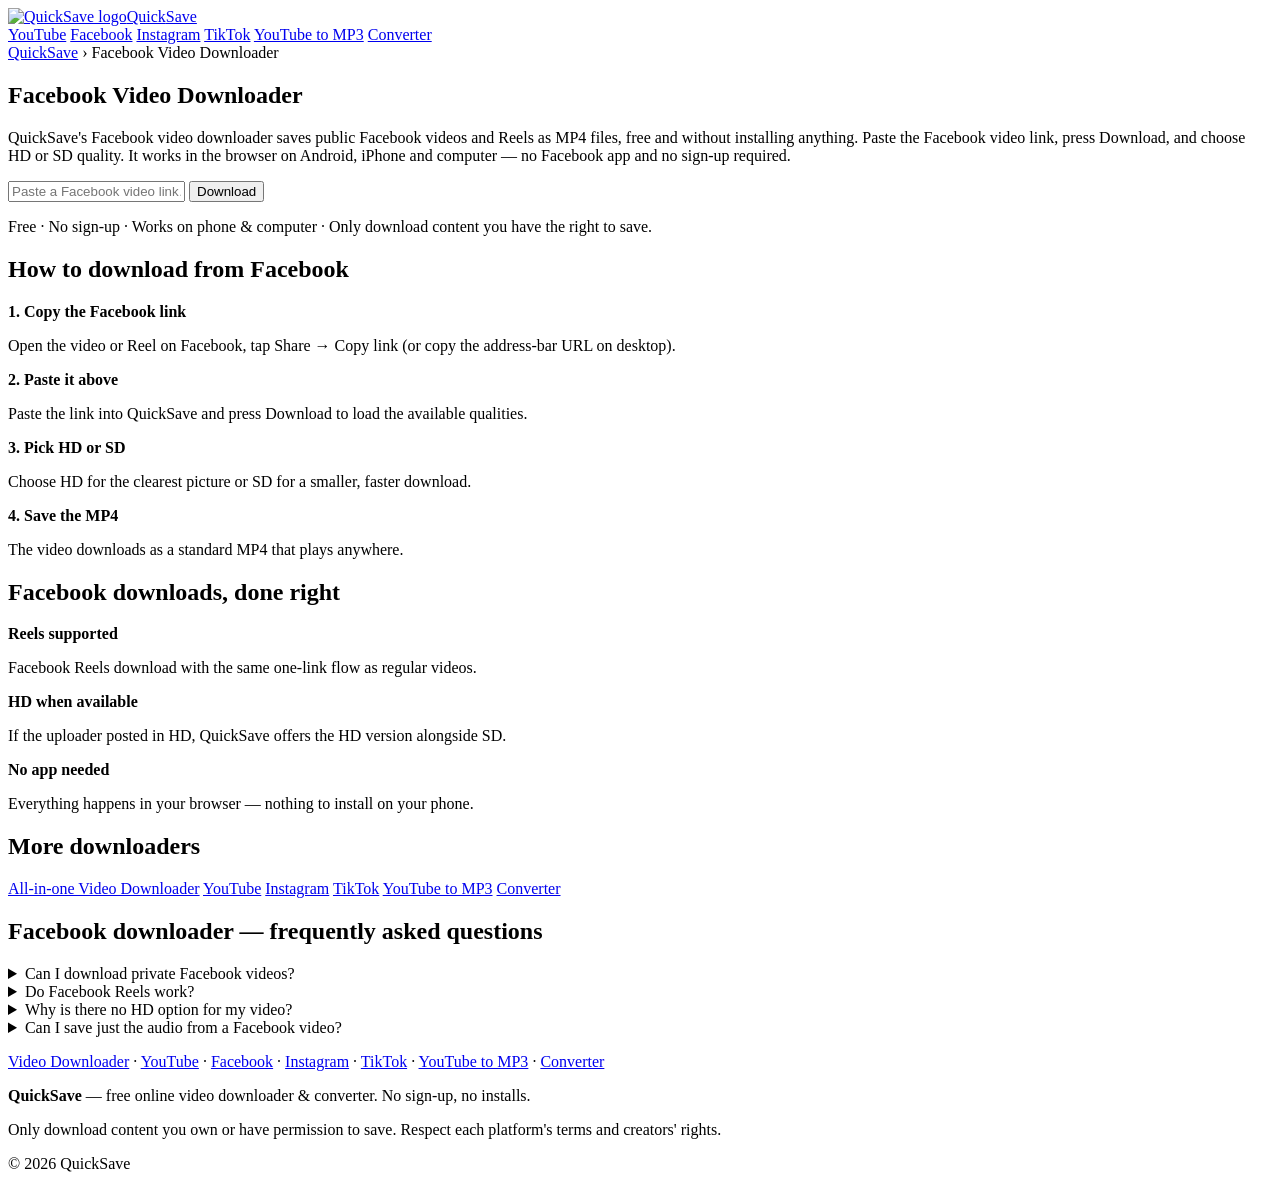
==== public/facebook-video-downloader/index.html @ c432d1ab "SEO overhaul: keyword landing pages per platform + YouTube-to-MP3 + converter pages, canonical/OG/JS" ====
<!DOCTYPE html>
<html lang="en">
<head>
<meta charset="UTF-8">
<meta name="viewport" content="width=device-width, initial-scale=1.0">
<title>Facebook Video Downloader — Save FB Videos in HD Free | QuickSave</title>
<meta name="description" content="Download Facebook videos & Reels free in HD or SD MP4. Paste the FB link, pick a quality, save to any device. No sign-up, no app needed.">
<meta name="robots" content="index, follow">
<link rel="canonical" href="https://quicksave.pages.dev/facebook-video-downloader/">
<meta property="og:type" content="website">
<meta property="og:site_name" content="QuickSave">
<meta property="og:title" content="Facebook Video Downloader — Save FB Videos in HD Free | QuickSave">
<meta property="og:description" content="Download Facebook videos & Reels free in HD or SD MP4. Paste the FB link, pick a quality, save to any device. No sign-up, no app needed.">
<meta property="og:url" content="https://quicksave.pages.dev/facebook-video-downloader/">
<meta property="og:image" content="https://quicksave.pages.dev/download.svg">
<meta name="twitter:card" content="summary">
<meta name="twitter:title" content="Facebook Video Downloader — Save FB Videos in HD Free | QuickSave">
<meta name="twitter:description" content="Download Facebook videos & Reels free in HD or SD MP4. Paste the FB link, pick a quality, save to any device. No sign-up, no app needed.">
<link rel="stylesheet" href="/style.css">
<link rel="icon" type="image/svg+xml" href="/download.svg">
<script type="application/ld+json">
{
 "@context": "https://schema.org",
 "@graph": [
  {
   "@type": "WebApplication",
   "name": "QuickSave \u2014 Facebook Video Downloader",
   "url": "https://quicksave.pages.dev/facebook-video-downloader/",
   "description": "Download Facebook videos & Reels free in HD or SD MP4. Paste the FB link, pick a quality, save to any device. No sign-up, no app needed.",
   "applicationCategory": "MultimediaApplication",
   "operatingSystem": "Any (web browser)",
   "browserRequirements": "Requires JavaScript",
   "offers": {
    "@type": "Offer",
    "price": "0",
    "priceCurrency": "USD"
   }
  },
  {
   "@type": "BreadcrumbList",
   "itemListElement": [
    {
     "@type": "ListItem",
     "position": 1,
     "name": "QuickSave",
     "item": "https://quicksave.pages.dev/"
    },
    {
     "@type": "ListItem",
     "position": 2,
     "name": "Facebook Video Downloader",
     "item": "https://quicksave.pages.dev/facebook-video-downloader/"
    }
   ]
  },
  {
   "@type": "FAQPage",
   "mainEntity": [
    {
     "@type": "Question",
     "name": "Can I download private Facebook videos?",
     "acceptedAnswer": {
      "@type": "Answer",
      "text": "No. QuickSave can only save videos that are public. Videos shared to friends-only audiences or private groups cannot be fetched."
     }
    },
    {
     "@type": "Question",
     "name": "Do Facebook Reels work?",
     "acceptedAnswer": {
      "@type": "Answer",
      "text": "Yes \u2014 paste the Reel's share link and download it as an MP4, same as a regular video."
     }
    },
    {
     "@type": "Question",
     "name": "Why is there no HD option for my video?",
     "acceptedAnswer": {
      "@type": "Answer",
      "text": "HD appears only when the original upload was HD. If the uploader posted in SD, SD is the best quality that exists."
     }
    },
    {
     "@type": "Question",
     "name": "Can I save just the audio from a Facebook video?",
     "acceptedAnswer": {
      "@type": "Answer",
      "text": "Yes. Choose \u201cAudio only (MP3)\u201d after the formats load to extract the soundtrack."
     }
    }
   ]
  }
 ]
}
</script>
</head>
<body>
<header class="site-header">
  <a class="logo" href="/"><img class="logo-icon" src="/download.svg" alt="QuickSave logo">Quick<span>Save</span></a>
  <nav>
    <a href="/youtube-video-downloader/">YouTube</a>
    <a href="/facebook-video-downloader/">Facebook</a>
    <a href="/instagram-video-downloader/">Instagram</a>
    <a href="/tiktok-video-downloader/">TikTok</a>
    <a href="/youtube-to-mp3/">YouTube to MP3</a>
    <a href="/video-converter/">Converter</a>
  </nav>
</header>
<main>

  <nav class="crumbs"><a href="/">QuickSave</a> › Facebook Video Downloader</nav>
  <section class="hero">
    <h1>Facebook Video Downloader</h1>
    <p class="answer">QuickSave's Facebook video downloader saves public Facebook videos and Reels as MP4 files, free and without installing anything. Paste the Facebook video link, press Download, and choose HD or SD quality. It works in the browser on Android, iPhone and computer — no Facebook app and no sign-up required.</p>
    <form id="resolve-form" class="fetch-box">
      <input type="url" id="url-input" placeholder="Paste a Facebook video link…" autocomplete="off" spellcheck="false" required>
      <button type="submit" id="fetch-btn">Download</button>
    </form>
    <div id="status" class="status" hidden></div>
    <p class="micro">Free · No sign-up · Works on phone &amp; computer · Only download content you have the right to save.</p>
  </section>

  <section id="result" class="result" hidden>
    <div class="result-card">
      <img id="r-thumb" alt="Video thumbnail">
      <div class="result-meta">
        <h2 id="r-title"></h2>
        <p><span id="r-uploader"></span> · <span id="r-duration"></span> · via <span id="r-platform"></span></p>
        <div class="quick-actions">
          <button class="dl-btn best" data-format="best_mp4">⬇ Best quality MP4</button>
          <button class="dl-btn audio" data-format="mp3">🎵 Audio only (MP3)</button>
        </div>
      </div>
    </div>
    <h3>Video</h3>
    <div id="formats-video" class="format-grid"></div>
    <h3>Audio</h3>
    <div id="formats-audio" class="format-grid"></div>
  </section>

  <section class="panel">
    <h2>How to download from Facebook</h2>
    <div class="steps">
      <div class="step"><strong>1. Copy the Facebook link</strong><p>Open the video or Reel on Facebook, tap Share → Copy link (or copy the address-bar URL on desktop).</p></div>
      <div class="step"><strong>2. Paste it above</strong><p>Paste the link into QuickSave and press Download to load the available qualities.</p></div>
      <div class="step"><strong>3. Pick HD or SD</strong><p>Choose HD for the clearest picture or SD for a smaller, faster download.</p></div>
      <div class="step"><strong>4. Save the MP4</strong><p>The video downloads as a standard MP4 that plays anywhere.</p></div>
      </div>
  </section>

  <section class="panel">
    <h2>Facebook downloads, done right</h2>
    <div class="steps">
      <div class="step"><strong>Reels supported</strong><p>Facebook Reels download with the same one-link flow as regular videos.</p></div>
      <div class="step"><strong>HD when available</strong><p>If the uploader posted in HD, QuickSave offers the HD version alongside SD.</p></div>
      <div class="step"><strong>No app needed</strong><p>Everything happens in your browser — nothing to install on your phone.</p></div>
    </div>
  </section>

  <section class="panel">
    <h2>More downloaders</h2>
    <div class="card-grid">
      <a class="card-link" href="/">All-in-one Video Downloader</a>
      <a class="card-link" href="/youtube-video-downloader/">YouTube</a>
      <a class="card-link" href="/instagram-video-downloader/">Instagram</a>
      <a class="card-link" href="/tiktok-video-downloader/">TikTok</a>
      <a class="card-link" href="/youtube-to-mp3/">YouTube to MP3</a>
      <a class="card-link" href="/video-converter/">Converter</a>
    </div>
  </section>

  <section id="faq" class="panel">
    <h2>Facebook downloader — frequently asked questions</h2>
    <details><summary>Can I download private Facebook videos?</summary><p>No. QuickSave can only save videos that are public. Videos shared to friends-only audiences or private groups cannot be fetched.</p></details>
    <details><summary>Do Facebook Reels work?</summary><p>Yes — paste the Reel's share link and download it as an MP4, same as a regular video.</p></details>
    <details><summary>Why is there no HD option for my video?</summary><p>HD appears only when the original upload was HD. If the uploader posted in SD, SD is the best quality that exists.</p></details>
    <details><summary>Can I save just the audio from a Facebook video?</summary><p>Yes. Choose “Audio only (MP3)” after the formats load to extract the soundtrack.</p></details>
  </section>
</main>
<footer>
  <p><a href="/">Video Downloader</a> · <a href="/youtube-video-downloader/">YouTube</a> · <a href="/facebook-video-downloader/">Facebook</a> · <a href="/instagram-video-downloader/">Instagram</a> · <a href="/tiktok-video-downloader/">TikTok</a> · <a href="/youtube-to-mp3/">YouTube to MP3</a> · <a href="/video-converter/">Converter</a></p>
  <p><strong>QuickSave</strong> — free online video downloader &amp; converter. No sign-up, no installs.</p>
  <p>Only download content you own or have permission to save. Respect each platform's terms and creators' rights.</p>
  <p>© 2026 QuickSave</p>
</footer>
<script src="/app.js"></script>
</body>
</html>
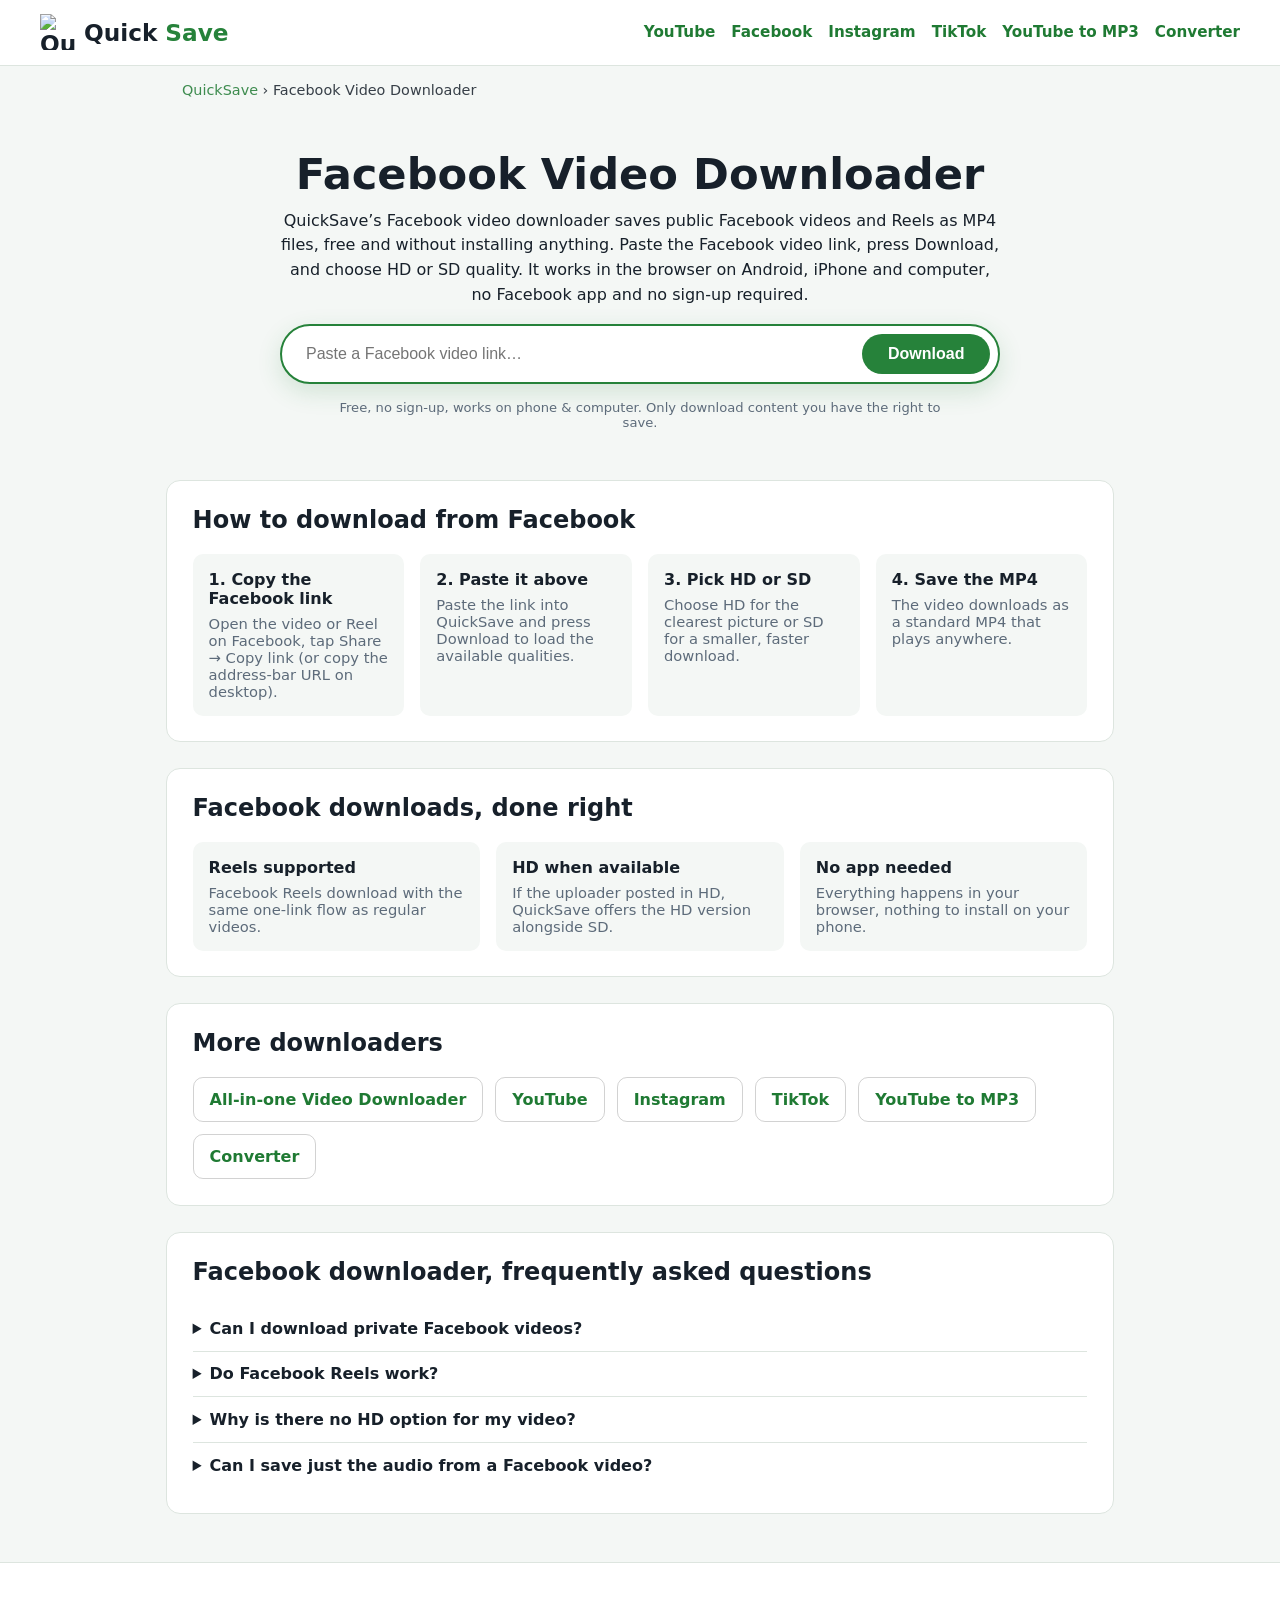
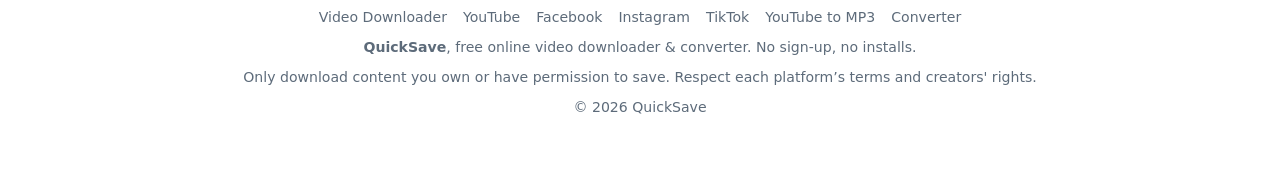
==== commit 746216e1: "Hallmark polish: focus-visible rings, overflow-x clip, full state styling, tokenized colours, higher" ====
--- a/public/facebook-video-downloader/index.html
+++ b/public/facebook-video-downloader/index.html
@@ -3,20 +3,20 @@
 <head>
 <meta charset="UTF-8">
 <meta name="viewport" content="width=device-width, initial-scale=1.0">
-<title>Facebook Video Downloader — Save FB Videos in HD Free | QuickSave</title>
+<title>Facebook Video Downloader, Save FB Videos in HD Free | QuickSave</title>
 <meta name="description" content="Download Facebook videos & Reels free in HD or SD MP4. Paste the FB link, pick a quality, save to any device. No sign-up, no app needed.">
 <meta name="robots" content="index, follow">
 <link rel="canonical" href="https://quicksave.pages.dev/facebook-video-downloader/">
 <meta property="og:type" content="website">
 <meta property="og:site_name" content="QuickSave">
-<meta property="og:title" content="Facebook Video Downloader — Save FB Videos in HD Free | QuickSave">
+<meta property="og:title" content="Facebook Video Downloader, Save FB Videos in HD Free | QuickSave">
 <meta property="og:description" content="Download Facebook videos & Reels free in HD or SD MP4. Paste the FB link, pick a quality, save to any device. No sign-up, no app needed.">
 <meta property="og:url" content="https://quicksave.pages.dev/facebook-video-downloader/">
 <meta property="og:image" content="https://quicksave.pages.dev/download.svg">
 <meta name="twitter:card" content="summary">
-<meta name="twitter:title" content="Facebook Video Downloader — Save FB Videos in HD Free | QuickSave">
+<meta name="twitter:title" content="Facebook Video Downloader, Save FB Videos in HD Free | QuickSave">
 <meta name="twitter:description" content="Download Facebook videos & Reels free in HD or SD MP4. Paste the FB link, pick a quality, save to any device. No sign-up, no app needed.">
-<link rel="stylesheet" href="/style.css">
+<link rel="stylesheet" href="../style.css">
 <link rel="icon" type="image/svg+xml" href="/download.svg">
 <script type="application/ld+json">
 {
@@ -24,7 +24,7 @@
  "@graph": [
   {
    "@type": "WebApplication",
-   "name": "QuickSave \u2014 Facebook Video Downloader",
+   "name": "QuickSave , Facebook Video Downloader",
    "url": "https://quicksave.pages.dev/facebook-video-downloader/",
    "description": "Download Facebook videos & Reels free in HD or SD MP4. Paste the FB link, pick a quality, save to any device. No sign-up, no app needed.",
    "applicationCategory": "MultimediaApplication",
@@ -69,7 +69,7 @@
      "name": "Do Facebook Reels work?",
      "acceptedAnswer": {
       "@type": "Answer",
-      "text": "Yes \u2014 paste the Reel's share link and download it as an MP4, same as a regular video."
+      "text": "Yes , paste the Reel’s share link and download it as an MP4, same as a regular video."
      }
     },
     {
@@ -111,24 +111,24 @@
   <nav class="crumbs"><a href="/">QuickSave</a> › Facebook Video Downloader</nav>
   <section class="hero">
     <h1>Facebook Video Downloader</h1>
-    <p class="answer">QuickSave's Facebook video downloader saves public Facebook videos and Reels as MP4 files, free and without installing anything. Paste the Facebook video link, press Download, and choose HD or SD quality. It works in the browser on Android, iPhone and computer — no Facebook app and no sign-up required.</p>
+    <p class="answer">QuickSave’s Facebook video downloader saves public Facebook videos and Reels as MP4 files, free and without installing anything. Paste the Facebook video link, press Download, and choose HD or SD quality. It works in the browser on Android, iPhone and computer, no Facebook app and no sign-up required.</p>
     <form id="resolve-form" class="fetch-box">
       <input type="url" id="url-input" placeholder="Paste a Facebook video link…" autocomplete="off" spellcheck="false" required>
       <button type="submit" id="fetch-btn">Download</button>
     </form>
     <div id="status" class="status" hidden></div>
-    <p class="micro">Free · No sign-up · Works on phone &amp; computer · Only download content you have the right to save.</p>
+    <p class="micro">Free, no sign-up, works on phone &amp; computer. Only download content you have the right to save.</p>
   </section>
 
   <section id="result" class="result" hidden>
     <div class="result-card">
-      <img id="r-thumb" alt="Video thumbnail">
+      <img id="r-thumb" src="/download.svg" alt="Video thumbnail" data-slot="video-thumbnail">
       <div class="result-meta">
         <h2 id="r-title"></h2>
-        <p><span id="r-uploader"></span> · <span id="r-duration"></span> · via <span id="r-platform"></span></p>
+        <p><span id="r-uploader"></span>, <span id="r-duration"></span>, via <span id="r-platform"></span></p>
         <div class="quick-actions">
-          <button class="dl-btn best" data-format="best_mp4">⬇ Best quality MP4</button>
-          <button class="dl-btn audio" data-format="mp3">🎵 Audio only (MP3)</button>
+          <button class="dl-btn best" data-format="best_mp4"><svg class="btn-ico" aria-hidden="true" viewBox="0 0 24 24" fill="none" stroke="currentColor" stroke-width="2.2" stroke-linecap="round" stroke-linejoin="round"><path d="M12 3v11m0 0 4-4m-4 4-4-4"/><path d="M4 17v2a2 2 0 0 0 2 2h12a2 2 0 0 0 2-2v-2"/></svg> Best quality MP4</button>
+          <button class="dl-btn audio" data-format="mp3"><svg class="btn-ico" aria-hidden="true" viewBox="0 0 24 24" fill="currentColor"><path d="M9 18.6A3.1 3.1 0 1 1 6.9 15.7V5.4c0-.4.27-.76.66-.86l9-2.3A1 1 0 0 1 17.8 3.2v12.4a3.1 3.1 0 1 1-2-2.87V6L9 7.7v10.9Z"/></svg> Audio only (MP3)</button>
         </div>
       </div>
     </div>
@@ -153,7 +153,7 @@
     <div class="steps">
       <div class="step"><strong>Reels supported</strong><p>Facebook Reels download with the same one-link flow as regular videos.</p></div>
       <div class="step"><strong>HD when available</strong><p>If the uploader posted in HD, QuickSave offers the HD version alongside SD.</p></div>
-      <div class="step"><strong>No app needed</strong><p>Everything happens in your browser — nothing to install on your phone.</p></div>
+      <div class="step"><strong>No app needed</strong><p>Everything happens in your browser, nothing to install on your phone.</p></div>
     </div>
   </section>
 
@@ -170,17 +170,17 @@
   </section>
 
   <section id="faq" class="panel">
-    <h2>Facebook downloader — frequently asked questions</h2>
+    <h2>Facebook downloader, frequently asked questions</h2>
     <details><summary>Can I download private Facebook videos?</summary><p>No. QuickSave can only save videos that are public. Videos shared to friends-only audiences or private groups cannot be fetched.</p></details>
-    <details><summary>Do Facebook Reels work?</summary><p>Yes — paste the Reel's share link and download it as an MP4, same as a regular video.</p></details>
+    <details><summary>Do Facebook Reels work?</summary><p>Yes, paste the Reel’s share link and download it as an MP4, same as a regular video.</p></details>
     <details><summary>Why is there no HD option for my video?</summary><p>HD appears only when the original upload was HD. If the uploader posted in SD, SD is the best quality that exists.</p></details>
     <details><summary>Can I save just the audio from a Facebook video?</summary><p>Yes. Choose “Audio only (MP3)” after the formats load to extract the soundtrack.</p></details>
   </section>
 </main>
 <footer>
-  <p><a href="/">Video Downloader</a> · <a href="/youtube-video-downloader/">YouTube</a> · <a href="/facebook-video-downloader/">Facebook</a> · <a href="/instagram-video-downloader/">Instagram</a> · <a href="/tiktok-video-downloader/">TikTok</a> · <a href="/youtube-to-mp3/">YouTube to MP3</a> · <a href="/video-converter/">Converter</a></p>
-  <p><strong>QuickSave</strong> — free online video downloader &amp; converter. No sign-up, no installs.</p>
-  <p>Only download content you own or have permission to save. Respect each platform's terms and creators' rights.</p>
+  <p class="foot-nav"><a href="/">Video Downloader</a> <a href="/youtube-video-downloader/">YouTube</a> <a href="/facebook-video-downloader/">Facebook</a> <a href="/instagram-video-downloader/">Instagram</a> <a href="/tiktok-video-downloader/">TikTok</a> <a href="/youtube-to-mp3/">YouTube to MP3</a> <a href="/video-converter/">Converter</a></p>
+  <p><strong>QuickSave</strong>, free online video downloader &amp; converter. No sign-up, no installs.</p>
+  <p>Only download content you own or have permission to save. Respect each platform’s terms and creators' rights.</p>
   <p>© 2026 QuickSave</p>
 </footer>
 <script src="/app.js"></script>
--- a/public/style.css
+++ b/public/style.css
@@ -0,0 +1,91 @@
+/* Hallmark · built: the project · redesign: polish · 2026-11-04 · genre: modern-minimal · theme: none (kept brand) */
+/* Hallmark · critique: P3 H3 E4 S3 R4 V2 · weakest: V, every section is the same panel card; polish keeps the layout, the system carries the fix */
+:root{
+  --green:#26823a; --green-dark:#1f7a33; --ink:#17202a; --muted:#5d6b7a;
+  --bg:#f4f7f5; --card:#ffffff; --line:#dde5df; --radius:14px;
+  --on-green:#ffffff; --green-shadow:rgba(38,130,58,.16);
+  --status-bg:#e7f6ec; --status-line:#bfe6cc;
+  --error-bg:#fdecec; --error-line:#f5c2c2; --error-ink:#8a2323;
+  --thumb-bg:#dddddd; --dl-bg:#eefaf1; --line-soft:rgba(127,127,127,.35);
+  --btn-disabled-bg:#cfd8d1; --btn-disabled-ink:#42505c;
+}
+*{box-sizing:border-box}
+html,body{overflow-x:clip}
+body{margin:0;font-family:system-ui,-apple-system,"Segoe UI",Roboto,sans-serif;background:var(--bg);color:var(--ink)}
+a{color:var(--green-dark);text-decoration:none}
+a:hover{text-decoration:underline}
+:focus-visible{outline:3px solid var(--green-dark);outline-offset:2px}
+::selection{background:var(--status-line);color:var(--ink)}
+
+.site-header{display:flex;flex-wrap:wrap;gap:.6rem 1.5rem;align-items:center;justify-content:space-between;
+  padding:.9rem clamp(1rem,4vw,2.5rem);background:var(--card);border-bottom:1px solid var(--line);position:sticky;top:0;z-index:10}
+.logo{font-size:1.45rem;font-weight:800;color:var(--ink);display:flex;align-items:center;gap:.5rem}
+.logo-icon{width:36px;height:36px}
+.logo span{color:var(--green)}
+.logo:hover{text-decoration:none}
+.site-header nav{display:flex;flex-wrap:wrap;gap:1rem;font-weight:600;font-size:.95rem}
+
+main{max-width:980px;margin:0 auto;padding:0 1rem 3rem}
+.hero{text-align:center;padding:3rem 1rem 1.5rem}
+.hero h1{font-size:clamp(1.8rem,4.5vw,2.7rem);margin:.2rem 0 .6rem;text-wrap:balance}
+.hint{color:var(--muted);max-width:640px;margin:0 auto 1.6rem}
+.fetch-box{display:flex;gap:.5rem;max-width:720px;margin:0 auto;background:var(--card);
+  padding:.5rem;border:2px solid var(--green);border-radius:999px;box-shadow:0 8px 24px var(--green-shadow)}
+.fetch-box input{flex:1;border:0;outline:0;font-size:1rem;padding:.7rem 1rem;border-radius:999px;min-width:0;caret-color:var(--green-dark)}
+.fetch-box input:focus-visible{outline:3px solid var(--green-dark);outline-offset:-3px}
+.fetch-box button,.primary{background:var(--green);color:var(--on-green);border:0;font-weight:700;font-size:1rem;
+  padding:.7rem 1.6rem;border-radius:999px;cursor:pointer}
+.fetch-box button:hover,.primary:hover{background:var(--green-dark)}
+.fetch-box button:active,.primary:active{background:var(--green-dark)}
+.fetch-box button:disabled,.primary:disabled{background:var(--btn-disabled-bg);color:var(--btn-disabled-ink);cursor:not-allowed}
+.micro{color:var(--muted);font-size:.82rem;max-width:640px;margin:1rem auto 0}
+.status{max-width:720px;margin:1rem auto 0;padding:.8rem 1rem;border-radius:var(--radius);background:var(--status-bg);border:1px solid var(--status-line);font-size:.95rem;font-variant-numeric:tabular-nums}
+.status.error{background:var(--error-bg);border-color:var(--error-line);color:var(--error-ink)}
+
+.result{margin-top:1rem}
+.result-card{display:flex;gap:1.1rem;background:var(--card);border:1px solid var(--line);border-radius:var(--radius);padding:1rem;flex-wrap:wrap}
+.result-card img{width:280px;max-width:100%;border-radius:10px;object-fit:cover;aspect-ratio:16/9;background:var(--thumb-bg)}
+.result-meta{flex:1;min-width:240px}
+.result-meta h2{margin:.1rem 0 .4rem;font-size:1.2rem;text-wrap:balance}
+.result-meta p{color:var(--muted);margin:.2rem 0 1rem}
+.quick-actions{display:flex;gap:.6rem;flex-wrap:wrap}
+.btn-ico{width:1.05em;height:1.05em;vertical-align:-.18em}
+.dl-btn{border:1px solid var(--green);background:var(--dl-bg);color:var(--green-dark);font-weight:700;
+  padding:.55rem 1rem;border-radius:999px;cursor:pointer;font-size:.92rem}
+.dl-btn:hover{background:var(--green);color:var(--on-green)}
+.dl-btn:active{background:var(--green-dark);color:var(--on-green)}
+.dl-btn:disabled{background:var(--btn-disabled-bg);border-color:var(--btn-disabled-bg);color:var(--btn-disabled-ink);cursor:not-allowed}
+.dl-btn.small{padding:.45rem .8rem;font-size:.85rem}
+.format-grid{display:flex;flex-wrap:wrap;gap:.5rem;margin:.4rem 0 1.2rem}
+
+.panel{background:var(--card);border:1px solid var(--line);border-radius:var(--radius);padding:1.6rem;margin-top:1.6rem}
+.panel h2{margin-top:0;text-wrap:balance}
+.steps{display:grid;grid-template-columns:repeat(auto-fit,minmax(190px,1fr));gap:1rem}
+.step{background:var(--bg);border-radius:10px;padding:1rem}
+.step p{color:var(--muted);font-size:.92rem;margin:.4rem 0 0}
+.chips{display:flex;flex-wrap:wrap;gap:.45rem}
+.chip{background:var(--bg);border:1px solid var(--line);border-radius:999px;padding:.3rem .8rem;font-size:.85rem;text-transform:capitalize}
+details{border-top:1px solid var(--line);padding:.8rem 0}
+details:first-of-type{border-top:0}
+summary{font-weight:700;cursor:pointer}
+details p{color:var(--muted);margin:.5rem 0 0}
+
+.drop-zone{border:2px dashed var(--line);border-radius:var(--radius);padding:1.6rem;text-align:center;color:var(--muted)}
+.drop-zone.drag{border-color:var(--green);background:var(--dl-bg)}
+.file-pick{display:inline-block;background:var(--ink);color:var(--on-green);padding:.55rem 1.2rem;border-radius:999px;cursor:pointer;font-weight:700}
+.file-pick:active{background:var(--green-dark)}
+.file-name{font-weight:600;color:var(--ink)}
+.convert-row{display:flex;flex-wrap:wrap;gap:1rem;align-items:end;margin-top:1.1rem}
+.convert-row select{font-size:1rem;padding:.55rem;border-radius:8px;border:1px solid var(--line);margin-left:.4rem}
+
+footer{text-align:center;color:var(--muted);font-size:.88rem;padding:2rem 1rem 2.5rem;border-top:1px solid var(--line);background:var(--card)}
+.foot-nav{display:flex;flex-wrap:wrap;gap:.4rem 1rem;justify-content:center}
+@media (max-width:560px){ .fetch-box{flex-direction:column;border-radius:var(--radius)} .fetch-box button{width:100%} }
+
+/* SEO pages */
+.answer{max-width:720px;margin:0 auto 16px;line-height:1.55}
+.crumbs{max-width:960px;margin:16px auto 0;padding:0 16px;font-size:.9rem;opacity:.85}
+.card-grid{display:flex;flex-wrap:wrap;gap:12px}
+.card-link{display:inline-block;padding:12px 16px;border:1px solid var(--line-soft);border-radius:10px;text-decoration:none;font-weight:600}
+.card-link:hover{border-color:currentColor}
+footer a{color:inherit}
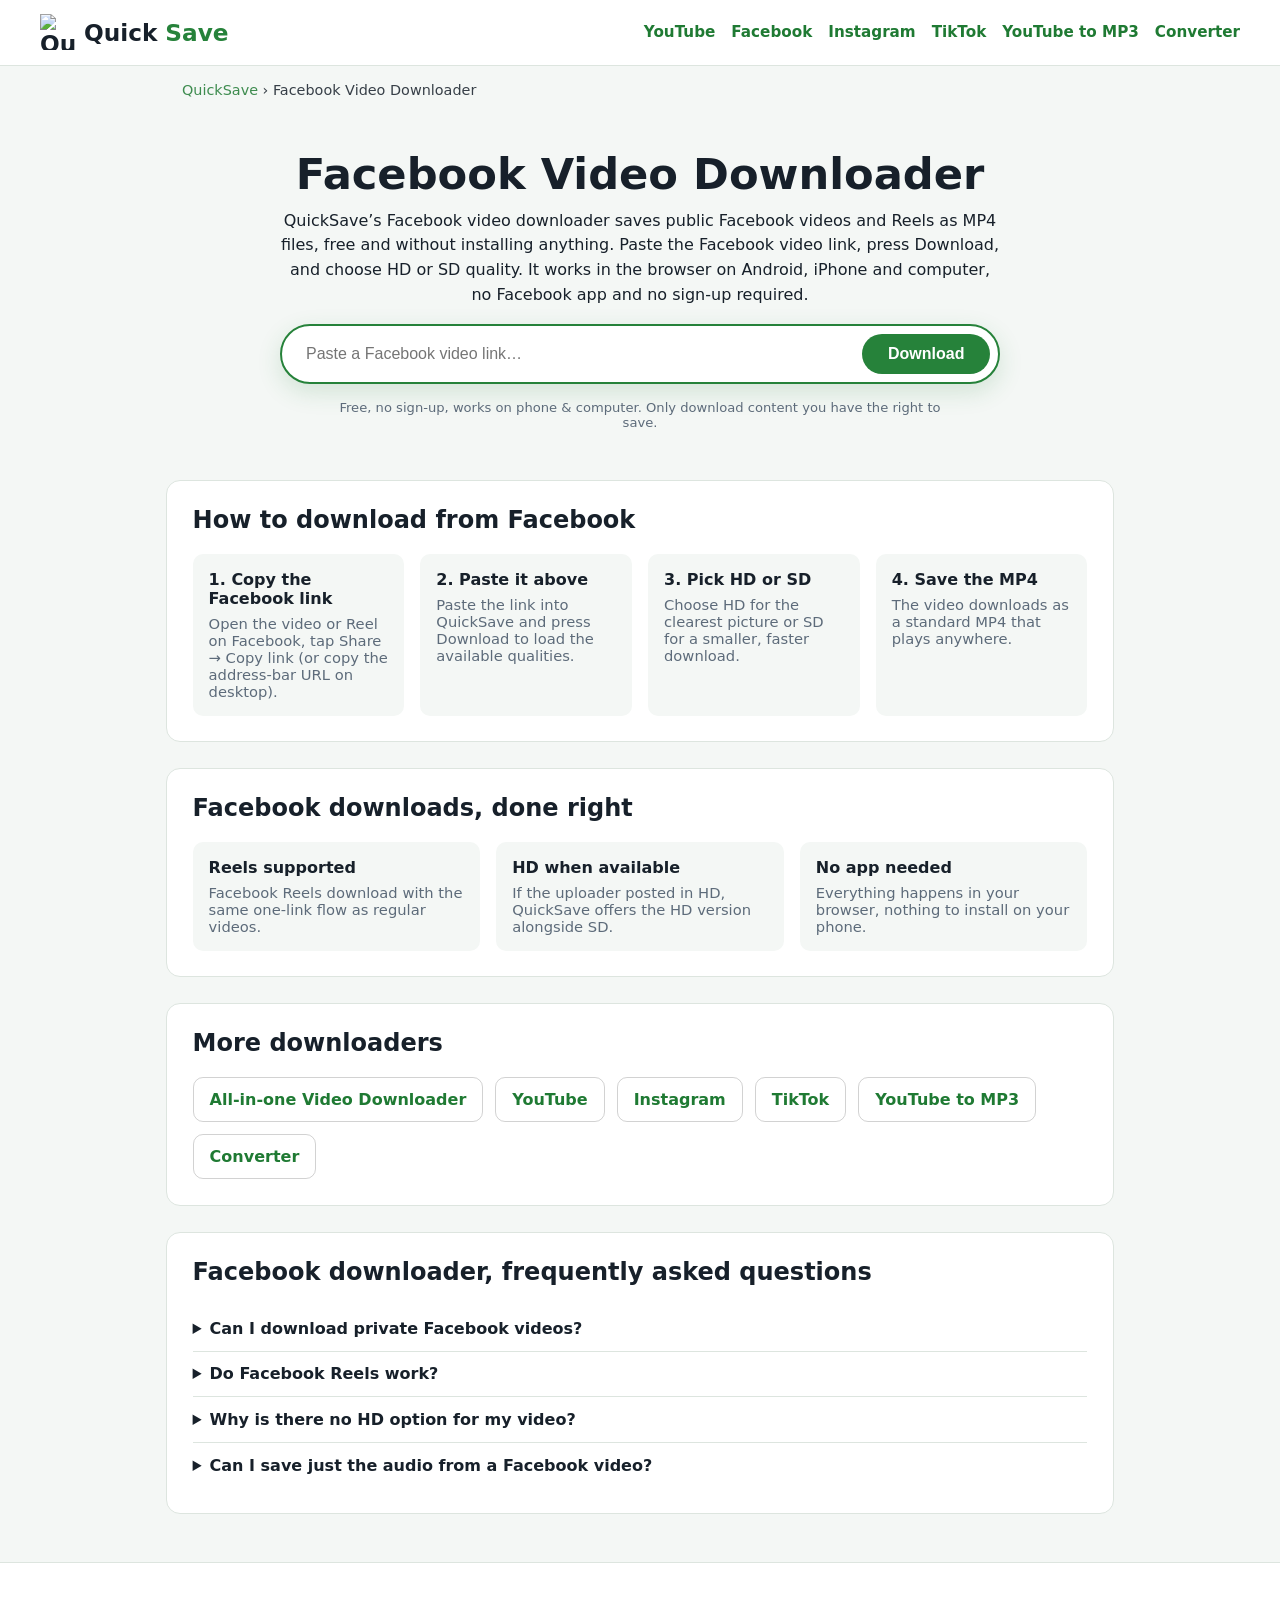
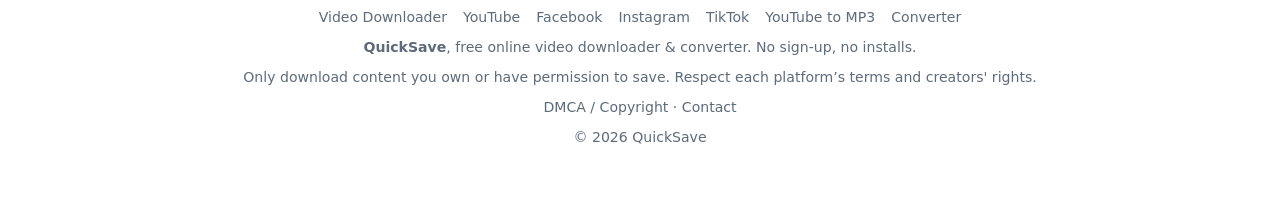
==== commit 6809f550: "Arena Week 1: event taxonomy + D1 ingest/export, /dmca/ + footer links, runbook, TikTok canary" ====
--- a/public/facebook-video-downloader/index.html
+++ b/public/facebook-video-downloader/index.html
@@ -181,6 +181,7 @@
   <p class="foot-nav"><a href="/">Video Downloader</a> <a href="/youtube-video-downloader/">YouTube</a> <a href="/facebook-video-downloader/">Facebook</a> <a href="/instagram-video-downloader/">Instagram</a> <a href="/tiktok-video-downloader/">TikTok</a> <a href="/youtube-to-mp3/">YouTube to MP3</a> <a href="/video-converter/">Converter</a></p>
   <p><strong>QuickSave</strong>, free online video downloader &amp; converter. No sign-up, no installs.</p>
   <p>Only download content you own or have permission to save. Respect each platform’s terms and creators' rights.</p>
+  <p><a href="/dmca/">DMCA / Copyright</a> · <a href="/dmca/">Contact</a></p>
   <p>© 2026 QuickSave</p>
 </footer>
 <script src="/app.js"></script>
